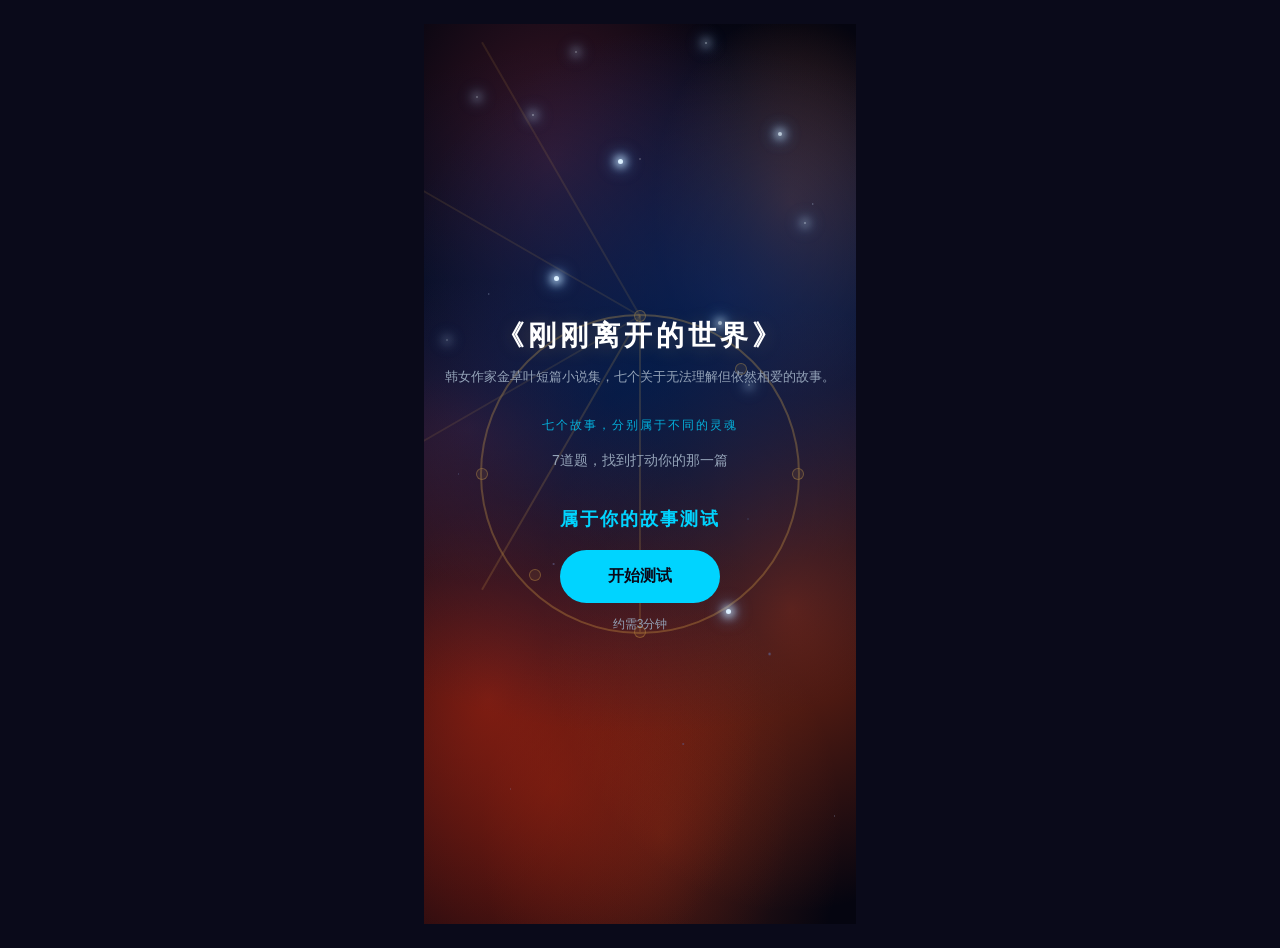
==== index.html @ e06e32e0 "结果页标签文字白色，底部加蓝色话题标签" ====
<!DOCTYPE html>
<html lang="zh-CN">
<head>
  <meta charset="UTF-8">
  <meta name="viewport" content="width=device-width, initial-scale=1.0, maximum-scale=1.0, user-scalable=no">
  <title>《刚刚离开的世界》属于你的故事测试</title>
  <meta name="description" content="6道题，找到打动你的故事">
  <link rel="stylesheet" href="style.css">
</head>
<body>
  <div class="container">
    
    <!-- 封面页 -->
    <section id="cover" class="page active">
      <div class="cover-content">
        <div class="cover-glow"></div>
        <div class="cover-nebula"></div>
        <div class="cover-ferris">
          <div class="ferris-wheel">
            <div class="ferris-spoke" style="transform: translateX(-50%) rotate(60deg);"></div>
            <div class="ferris-spoke" style="transform: translateX(-50%) rotate(120deg);"></div>
            <div class="ferris-spoke" style="transform: translateX(-50%) rotate(150deg);"></div>
            <div class="ferris-cabin" style="top: -6px; left: calc(50% - 6px);"></div>
            <div class="ferris-cabin" style="top: calc(50% - 6px); left: calc(100% - 6px);"></div>
            <div class="ferris-cabin" style="top: calc(100% - 6px); left: calc(50% - 6px);"></div>
            <div class="ferris-cabin" style="top: calc(50% - 6px); left: -6px;"></div>
            <div class="ferris-cabin" style="top: 15%; left: 80%;"></div>
            <div class="ferris-cabin" style="top: 80%; left: 15%;"></div>
          </div>
        </div>
        <div class="cover-stars">
          <div class="star" style="top:8%;left:12%;width:2px;height:2px;opacity:0.4;animation-delay:0s"></div>
          <div class="star" style="top:15%;left:45%;width:5px;height:5px;opacity:1;animation-delay:1.2s"></div>
          <div class="star" style="top:22%;left:88%;width:2px;height:2px;opacity:0.5;animation-delay:2.1s"></div>
          <div class="star" style="top:35%;left:5%;width:2px;height:2px;opacity:0.3;animation-delay:0.8s"></div>
          <div class="star" style="top:28%;left:30%;width:5px;height:5px;opacity:1;animation-delay:1.5s"></div>
          <div class="star" style="top:40%;left:75%;width:2px;height:2px;opacity:0.4;animation-delay:2.5s"></div>
          <div class="star" style="top:10%;left:25%;width:2px;height:2px;opacity:0.5;animation-delay:1.8s"></div>
          <div class="star" style="top:12%;left:82%;width:4px;height:4px;opacity:0.8;animation-delay:0.4s"></div>
          <div class="star" style="top:3%;left:35%;width:2px;height:2px;opacity:0.4;animation-delay:2.3s"></div>
          <div class="star" style="top:65%;left:70%;width:5px;height:5px;opacity:1;animation-delay:1.9s"></div>
          <div class="star" style="top:2%;left:65%;width:2px;height:2px;opacity:0.5;animation-delay:1.7s"></div>
          <div class="star" style="top:33%;left:68%;width:4px;height:4px;opacity:0.7;animation-delay:2.2s"></div>
        </div>
        <h1 class="book-title">《刚刚离开的世界》</h1>
        <p class="cover-note">韩女作家金草叶短篇小说集，七个关于无法理解但依然相爱的故事。</p>
        <p class="cover-divider">七个故事，分别属于不同的灵魂</p>
        <p class="cover-cta">7道题，找到打动你的那一篇</p>
        <h1 class="main-title">属于你的故事测试</h1>
        <button class="btn-start" onclick="startTest()">开始测试</button>
        <p class="time-estimate">约需3分钟</p>
      </div>
    </section>

    <!-- 测试页 -->
    <section id="test" class="page">
      <div class="progress-bar">
        <div class="progress" id="progress"></div>
      </div>
      <div class="question-container">
        <p class="question-number" id="questionNumber">第 1 题</p>
        <h2 class="question-text" id="questionText"></h2>
        <div class="options" id="options"></div>
      </div>
    </section>

    <!-- 加载页 -->
    <section id="loading" class="page">
      <div class="loading-content">
        <div class="loading-spinner"></div>
        <p>正在分析你的答案...</p>
      </div>
    </section>

    <!-- 结果页 -->
    <section id="result" class="page">
      <div class="result-content">
        <div class="result-type" id="resultType"></div>
        
        <p class="result-slogan" id="resultSlogan"></p>
        
        <div class="keywords" id="keywords"></div>
        
        <div class="result-section">
          <p class="result-description" id="resultDescription"></p>
        </div>

        <div class="result-story" id="resultStory"></div>

        <div class="result-story-intro" id="resultStoryIntro"></div>
        
        <div class="result-story-intro" id="resultStoryIntroQuote">
          <p class="result-intro-label">故事中的一句话</p>
          <p class="result-story-intro-text" id="resultQuote"></p>
        </div>
        
        <div class="result-tags" id="resultTags">
          <span>#韩女文学</span>
          <span>#金草叶</span>
          <span>#科幻小说</span>
        </div>
        
        <div class="action-buttons">
          <a class="btn-buy" id="buyLink" href="#" target="_blank">立即购买</a>
          <button class="btn-share" onclick="generateShareImage()">生成分享图</button>
        </div>
      </div>
    </section>

    <!-- 分享图片预览 -->
    <section id="sharePreview" class="page">
      <div class="share-preview-content">
        <h2>分享图已生成</h2>
        <div class="share-image-container">
          <img id="shareImagePreview" alt="分享图预览">
        </div>
        <div class="share-actions">
          <button class="btn-secondary" onclick="downloadShareImage()">下载图片</button>
          <button class="btn-secondary" onclick="goToResult()">返回结果</button>
        </div>
      </div>
    </section>

  </div>

  <script src="data.js"></script>
  <script src="app.js"></script>
  <script>
    // 粒子效果
    function addParticle(x, y) {
      const particle = document.createElement('div');
      particle.className = 'mouse-particle';
      particle.style.left = x + 'px';
      particle.style.top = y + 'px';
      document.body.appendChild(particle);
      
      const angle = Math.random() * Math.PI * 2;
      const speed = Math.random() * 2 + 1;
      const vx = Math.cos(angle) * speed;
      const vy = Math.sin(angle) * speed;
      const size = Math.random() * 4 + 2;
      
      particle.style.width = size + 'px';
      particle.style.height = size + 'px';
      particle.style.opacity = '1';
      
      let life = 0;
      const maxLife = 25;
      
      function animate() {
        life++;
        const currentOpacity = 1 - (life / maxLife);
        particle.style.opacity = currentOpacity;
        particle.style.transform = `translate(${vx * life}px, ${vy * life}px)`;
        
        if (life < maxLife) {
          requestAnimationFrame(animate);
        } else {
          particle.remove();
        }
      }
      
      requestAnimationFrame(animate);
    }
    
    // 鼠标事件
    document.addEventListener('mousemove', (e) => {
      for (let i = 0; i < 2; i++) {
        addParticle(e.clientX, e.clientY);
      }
    });
    
    // 手机触摸事件
    let touchX = 0, touchY = 0, touchInterval = null;
    document.addEventListener('touchstart', (e) => {
      touchX = e.touches[0].clientX;
      touchY = e.touches[0].clientY;
      for (let i = 0; i < 3; i++) {
        addTouchParticle(touchX, touchY);
      }
      touchInterval = setInterval(() => {
        for (let i = 0; i < 2; i++) {
          addTouchParticle(touchX, touchY);
        }
      }, 80);
    });

    document.addEventListener('touchmove', (e) => {
      touchX = e.touches[0].clientX;
      touchY = e.touches[0].clientY;
      for (let i = 0; i < 2; i++) {
        addTouchParticle(touchX, touchY);
      }
    }, { passive: false });

    document.addEventListener('touchend', () => {
      clearInterval(touchInterval);
    });

    // 书名点击特效
    document.querySelector('.book-title').addEventListener('click', function(e) {
      const rect = this.getBoundingClientRect();
      const cx = rect.left + rect.width / 2;
      const cy = rect.top + rect.height / 2;
      const colors = ['#00d4ff', '#6b8cff', '#9b6bff', '#ffffff', '#c8d8ff'];
      for (let i = 0; i < 25; i++) {
        createSpecialParticle(cx, cy, colors[Math.floor(Math.random() * colors.length)]);
      }
    });

    function createSpecialParticle(x, y, color) {
      const particle = document.createElement('div');
      particle.className = 'touch-particle';
      particle.style.left = x + 'px';
      particle.style.top = y + 'px';
      particle.style.width = (Math.random() * 5 + 3) + 'px';
      particle.style.height = particle.style.width;
      particle.style.background = color;
      particle.style.boxShadow = `0 0 6px ${color}, 0 0 12px ${color}`;
      document.body.appendChild(particle);

      const angle = Math.random() * Math.PI * 2;
      const speed = Math.random() * 4 + 2;
      const vx = Math.cos(angle) * speed;
      const vy = Math.sin(angle) * speed;

      let life = 0;
      const maxLife = 35;

      function animate() {
        life++;
        const progress = life / maxLife;
        particle.style.opacity = 1 - progress;
        particle.style.transform = `translate(${vx * life * 1.5}px, ${vy * life * 1.5}px)`;

        if (life < maxLife) {
          requestAnimationFrame(animate);
        } else {
          particle.remove();
        }
      }

      requestAnimationFrame(animate);
    }

    // 触摸粒子函数
    function addTouchParticle(x, y) {
      const particle = document.createElement('div');
      particle.className = 'touch-particle';
      particle.style.left = x + 'px';
      particle.style.top = y + 'px';
      document.body.appendChild(particle);

      const angle = Math.random() * Math.PI * 2;
      const speed = Math.random() * 2 + 1;
      const vx = Math.cos(angle) * speed;
      const vy = Math.sin(angle) * speed;
      const size = Math.random() * 4 + 2;

      particle.style.width = size + 'px';
      particle.style.height = size + 'px';
      particle.style.opacity = '1';

      let life = 0;
      const maxLife = 25;

      function animate() {
        life++;
        const currentOpacity = 1 - (life / maxLife);
        particle.style.opacity = currentOpacity;
        particle.style.transform = `translate(${vx * life}px, ${vy * life}px)`;

        if (life < maxLife) {
          requestAnimationFrame(animate);
        } else {
          particle.remove();
        }
      }

      requestAnimationFrame(animate);
    }
  </script>
</body>
</html>
---- style.css ----
/* 全局样式 - 简洁科幻感 */
* {
  margin: 0;
  padding: 0;
  box-sizing: border-box;
}

:root {
  --primary-color: #00d4ff;
  --bg-dark: #0a0a1a;
  --bg-card: #12122a;
  --text-color: #ffffff;
  --text-light: #94a3b8;
  --text-secondary: #c8d8e8;
}

body {
  font-family: -apple-system, BlinkMacSystemFont, "PingFang SC", "Microsoft YaHei", sans-serif;
  background: var(--bg-dark);
  color: var(--text-color);
  min-height: 100vh;
  line-height: 1.6;
}

.container {
  max-width: 480px;
  margin: 0 auto;
  min-height: 100vh;
  background: var(--bg-dark);
}

.page {
  display: none;
  min-height: 100vh;
  padding: 24px;
  animation: fadeIn 0.3s ease;
}

.page.active {
  display: flex;
  flex-direction: column;
}

@keyframes fadeIn {
  from { opacity: 0; transform: translateY(10px); }
  to { opacity: 1; transform: translateY(0); }
}

/* 封面页 */
.cover-content {
  display: flex;
  flex-direction: column;
  align-items: center;
  justify-content: center;
  min-height: 100vh;
  text-align: center;
  padding: 40px 20px;
  position: relative;
  overflow: hidden;
  z-index: 1;
}

/* 简洁光效背景 - 深空宇宙 */
.cover-glow {
  position: absolute;
  top: 0;
  left: 0;
  right: 0;
  bottom: 0;
  background: 
    radial-gradient(ellipse 900px 700px at 50% 40%, rgba(0, 30, 80, 0.7) 0%, transparent 50%),
    radial-gradient(ellipse 500px 600px at 15% 75%, rgba(180, 40, 20, 0.6) 0%, transparent 55%),
    radial-gradient(ellipse 450px 550px at 85% 65%, rgba(200, 60, 20, 0.55) 0%, transparent 55%),
    radial-gradient(ellipse 400px 500px at 30% 85%, rgba(150, 30, 10, 0.45) 0%, transparent 60%),
    radial-gradient(ellipse 600px 500px at 70% 30%, rgba(30, 50, 120, 0.6) 0%, transparent 55%),
    radial-gradient(ellipse 350px 450px at 30% 15%, rgba(120, 40, 60, 0.5) 0%, transparent 55%),
    radial-gradient(ellipse 300px 400px at 55% 90%, rgba(160, 60, 30, 0.4) 0%, transparent 60%),
    radial-gradient(ellipse 250px 350px at 85% 20%, rgba(200, 100, 40, 0.45) 0%, transparent 55%),
    radial-gradient(ellipse 350px 250px at 10% 45%, rgba(140, 50, 80, 0.4) 0%, transparent 60%),
    #050510;
  animation: cosmosShift 25s ease-in-out infinite;
  pointer-events: none;
}

@keyframes cosmosShift {
  0%, 100% { filter: brightness(1); }
  50% { filter: brightness(1.1); }
}

.cover-nebula {
  position: absolute;
  top: 0;
  left: 0;
  right: 0;
  bottom: 0;
  background: 
    radial-gradient(circle 1px at 15% 30%, rgba(200, 220, 255, 0.5) 0%, transparent 100%),
    radial-gradient(circle 1.5px at 30% 60%, rgba(150, 180, 255, 0.4) 0%, transparent 100%),
    radial-gradient(circle 1px at 50% 15%, rgba(255, 255, 255, 0.6) 0%, transparent 100%),
    radial-gradient(circle 1px at 65% 45%, rgba(180, 210, 255, 0.4) 0%, transparent 100%),
    radial-gradient(circle 2px at 80% 70%, rgba(100, 160, 255, 0.45) 0%, transparent 100%),
    radial-gradient(circle 1px at 90% 20%, rgba(200, 230, 255, 0.55) 0%, transparent 100%),
    radial-gradient(circle 1px at 20% 85%, rgba(150, 180, 240, 0.35) 0%, transparent 100%),
    radial-gradient(circle 1.5px at 60% 80%, rgba(80, 150, 255, 0.4) 0%, transparent 100%),
    radial-gradient(circle 1px at 40% 40%, rgba(255, 255, 255, 0.5) 0%, transparent 100%),
    radial-gradient(circle 1px at 75% 55%, rgba(120, 180, 255, 0.35) 0%, transparent 100%),
    radial-gradient(circle 1px at 95% 88%, rgba(180, 210, 255, 0.4) 0%, transparent 100%),
    radial-gradient(circle 1px at 8% 50%, rgba(150, 200, 255, 0.3) 0%, transparent 100%);
  animation: nebulaDrift 30s ease-in-out infinite;
  pointer-events: none;
}

@keyframes nebulaDrift {
  0%, 100% { opacity: 0.7; transform: scale(1) translateY(0); }
  50% { opacity: 1; transform: scale(1.05) translateY(-5px); }
}

/* 摩天轮装饰 */
.cover-ferris {
  position: absolute;
  top: 50%;
  left: 50%;
  transform: translate(-50%, -50%);
  width: 320px;
  height: 320px;
  pointer-events: none;
  z-index: 0;
  opacity: 0.5;
}

.ferris-wheel {
  position: absolute;
  top: 0;
  left: 0;
  width: 100%;
  height: 100%;
  border: 2px solid rgba(255, 200, 80, 0.5);
  border-radius: 50%;
  animation: ferrisRotate 30s linear infinite;
}

.ferris-wheel::before {
  content: '';
  position: absolute;
  top: 0;
  left: 50%;
  width: 2px;
  height: 100%;
  background: rgba(255, 200, 80, 0.3);
  transform-origin: top center;
  transform: translateX(-50%);
}

.ferris-wheel::after {
  content: '';
  position: absolute;
  top: 0;
  left: 50%;
  width: 2px;
  height: 100%;
  background: rgba(255, 200, 80, 0.3);
  transform: translateX(-50%) rotate(30deg);
  transform-origin: top center;
}

.ferris-spoke {
  position: absolute;
  top: 0;
  left: 50%;
  width: 2px;
  height: 100%;
  background: rgba(255, 200, 80, 0.2);
  transform-origin: top center;
}

.ferris-cabin {
  position: absolute;
  width: 12px;
  height: 12px;
  border: 1px solid rgba(255, 200, 80, 0.6);
  border-radius: 50%;
  background: rgba(255, 200, 80, 0.15);
}

@keyframes ferrisRotate {
  from { transform: rotate(0deg); }
  to { transform: rotate(360deg); }
}

/* 闪烁小星星 */
.cover-stars {
  position: absolute;
  top: 0;
  left: 0;
  right: 0;
  bottom: 0;
  pointer-events: none;
  z-index: 0;
}

.star {
  position: absolute;
  width: 3px;
  height: 3px;
  border-radius: 50%;
  background: rgba(220, 240, 255, 1);
  box-shadow: 0 0 8px 3px rgba(200, 230, 255, 0.9), 0 0 16px 6px rgba(100, 180, 255, 0.4);
  animation: starTwinkle 3s ease-in-out infinite;
}

@keyframes starTwinkle {
  0%, 100% { opacity: 0.15; transform: scale(0.6); }
  50% { opacity: 1; transform: scale(1.5); }
}

.cover-book-bg {
  position: absolute;
  top: 0;
  left: 0;
  right: 0;
  bottom: 0;
  background-image: url('cover_crop.png');
  background-size: cover;
  background-position: center top;
  opacity: 0.25;
  pointer-events: none;
  z-index: 0;
  mix-blend-mode: screen;
}

.book-title {
  font-size: 28px;
  font-weight: 700;
  color: var(--text-color);
  margin-bottom: 6px;
  letter-spacing: 4px;
  position: relative;
  z-index: 1;
  text-shadow: 0 2px 20px rgba(255, 200, 80, 0.2);
  cursor: pointer;
  transition: text-shadow 0.3s ease;
}

.book-title:hover {
  text-shadow: 0 2px 30px rgba(255, 200, 80, 0.5);
}

.cover-note {
  font-size: 14px;
  color: var(--text-secondary);
  line-height: 1.8;
  margin-bottom: 12px;
  position: relative;
  z-index: 1;
}

.cover-divider {
  font-size: 12px;
  color: var(--primary-color);
  letter-spacing: 2px;
  margin-bottom: 12px;
  position: relative;
  z-index: 1;
  opacity: 0.8;
}

.cover-cta {
  font-size: 14px;
  color: var(--text-light);
  line-height: 1.8;
  margin-bottom: 32px;
  position: relative;
  z-index: 1;
}


.cover-note {
  font-size: 13px;
  color: var(--text-light);
  line-height: 1.8;
  margin-bottom: 28px;
  position: relative;
  z-index: 1;
}

.main-title {
  font-size: 18px;
  font-weight: 600;
  color: var(--primary-color);
  margin-bottom: 16px;
  letter-spacing: 2px;
  position: relative;
  z-index: 1;
}

.description {
  font-size: 14px;
  color: var(--text-light);
  line-height: 2;
  margin-bottom: 24px;
  position: relative;
  z-index: 1;
}

.btn-start {
  background: var(--primary-color);
  color: #0a0a1a;
  border: none;
  padding: 16px 48px;
  font-size: 16px;
  font-weight: 600;
  border-radius: 100px;
  cursor: pointer;
  transition: all 0.3s ease;
  margin-bottom: 12px;
  position: relative;
  z-index: 1;
}

.btn-start:hover {
  transform: translateY(-2px);
  box-shadow: 0 0 50px rgba(255, 200, 80, 0.6);
}

.time-estimate {
  font-size: 12px;
  color: var(--text-light);
  position: relative;
  z-index: 1;
}

/* 测试页 */
.progress-bar {
  height: 3px;
  background: rgba(255, 255, 255, 0.1);
  border-radius: 2px;
  margin-bottom: 40px;
}

.progress {
  height: 100%;
  background: var(--primary-color);
  border-radius: 2px;
  transition: width 0.3s ease;
  width: 0%;
}

.question-container {
  flex: 1;
  display: flex;
  flex-direction: column;
}

.question-number {
  font-size: 12px;
  color: var(--primary-color);
  margin-bottom: 8px;
  text-transform: uppercase;
  letter-spacing: 2px;
}

.question-text {
  font-size: 20px;
  font-weight: 500;
  color: var(--text-secondary);
  margin-bottom: 32px;
  line-height: 1.6;
}

.options {
  display: flex;
  flex-direction: column;
  gap: 12px;
}

.option {
  background: rgba(255, 255, 255, 0.03);
  border: 1px solid rgba(255,255,255,0.1);
  padding: 16px 20px;
  border-radius: 12px;
  cursor: pointer;
  transition: all 0.2s ease;
  font-size: 15px;
  color: var(--text-color);
  line-height: 1.5;
}

.option:hover {
  border-color: var(--primary-color);
  background: rgba(255, 200, 80, 0.1);
}

.option.selected {
  background: rgba(255, 200, 80, 0.15);
  border-color: var(--primary-color);
  color: var(--primary-color);
}

/* 加载页 */
#loading {
  justify-content: center;
  align-items: center;
}

.loading-content {
  text-align: center;
}

.loading-spinner {
  width: 50px;
  height: 50px;
  border: 3px solid rgba(255,255,255,0.1);
  border-top-color: var(--primary-color);
  border-radius: 50%;
  animation: spin 1s linear infinite;
  margin: 0 auto 24px;
}

@keyframes spin {
  to { transform: rotate(360deg); }
}

.loading-content p {
  color: var(--text-light);
  font-size: 14px;
  letter-spacing: 1px;
}

/* 结果页 */
.result-content {
  padding-top: 20px;
  padding-bottom: 220px;
}

.result-content .result-type,
.result-content .result-description,
.result-content .result-quote,
.result-content .result-section h3,
.result-content .result-story-label,
.result-content .result-story-intro-text {
  color: #ffffff;
}

.result-type {
  font-size: 14px;
  color: var(--text-light);
  text-transform: uppercase;
  letter-spacing: 3px;
  margin-bottom: 16px;
}

.result-slogan {
  font-size: 18px;
  color: var(--text-secondary);
  line-height: 1.8;
  margin-bottom: 32px;
}

.keywords {
  display: flex;
  flex-wrap: wrap;
  gap: 8px;
  margin-bottom: 40px;
}

.keyword {
  background: rgba(255, 200, 80, 0.1);
  padding: 6px 14px;
  border-radius: 100px;
  font-size: 13px;
  color: var(--primary-color);
}

.result-section {
  margin-bottom: 16px;
}

.result-section h3 {
  font-size: 12px;
  color: var(--text-light);
  text-transform: uppercase;
  letter-spacing: 1px;
  margin-bottom: 12px;
}

.result-description {
  font-size: 15px;
  color: var(--text-light);
  line-height: 1.8;
  margin-top: 8px;
}

.result-quote {
  font-size: 16px;
  color: var(--text-color);
  line-height: 1.8;
  padding: 16px 20px;
  background: rgba(255,255,255,0.03);
  border-radius: 8px;
  border-left: 3px solid var(--primary-color);
  font-style: italic;
}

.result-story {
  background: rgba(255, 200, 80, 0.05);
  border: 1px solid rgba(255,255,255,0.1);
  padding: 24px 20px;
  border-radius: 16px;
  margin-bottom: 32px;
  text-align: center;
}

.result-story-intro-text {
  font-size: 14px;
  color: #ffffff;
  line-height: 1.9;
  font-style: italic;
}

.result-intro-label {
  font-size: 11px;
  color: var(--primary-color);
  text-transform: uppercase;
  letter-spacing: 2px;
  margin-bottom: 8px;
}

.result-story-label {
  font-size: 12px;
  color: #ffffff;
  margin-bottom: 8px;
}

.result-tags {
  display: flex;
  justify-content: center;
  gap: 12px;
  margin: 20px 0;
  font-size: 12px;
  color: var(--primary-color);
}

.result-story-name {
  font-size: 20px;
  font-weight: 700;
  color: var(--primary-color);
}

.action-buttons {
  display: flex;
  flex-direction: column;
  gap: 12px;
  margin-top: auto;
}

.btn-buy {
  display: block;
  background: var(--primary-color);
  color: #0a0a1a;
  text-align: center;
  padding: 16px;
  border-radius: 100px;
  font-size: 16px;
  font-weight: 600;
  text-decoration: none;
  box-shadow: 0 0 30px rgba(255, 200, 80, 0.4);
  transition: all 0.3s ease;
}

.btn-buy:hover {
  transform: translateY(-2px);
  box-shadow: 0 0 50px rgba(255, 200, 80, 0.6);
}

.btn-share {
  background: transparent;
  color: var(--primary-color);
  border: 1px solid var(--primary-color);
  padding: 14px;
  border-radius: 100px;
  font-size: 15px;
  cursor: pointer;
  transition: all 0.2s ease;
}

.btn-share:hover {
  background: rgba(255, 200, 80, 0.1);
  box-shadow: 0 0 20px rgba(255, 200, 80, 0.3);
}

.btn-secondary {
  background: transparent;
  color: var(--primary-color);
  border: 1px solid rgba(255, 255, 255, 0.1);
  padding: 12px 24px;
  border-radius: 8px;
  font-size: 14px;
  cursor: pointer;
  transition: all 0.2s ease;
}

.btn-secondary:hover {
  border-color: var(--primary-color);
  background: rgba(255, 200, 80, 0.1);
}

/* 分享预览页 */
.share-preview-content {
  padding-top: 20px;
  text-align: center;
}

.share-preview-content h2 {
  font-size: 18px;
  color: var(--text-color);
  margin-bottom: 24px;
}

.share-image-container {
  background: var(--bg-card);
  border-radius: 12px;
  padding: 16px;
  margin-bottom: 16px;
  border: 1px solid rgba(255, 255, 255, 0.1);
}

.share-image-container img {
  width: 100%;
  border-radius: 8px;
}

.share-tip {
  font-size: 12px;
  color: var(--text-light);
  margin-bottom: 24px;
}

.share-actions {
  display: flex;
  flex-direction: column;
  gap: 12px;
}

/* 响应式 */
@media (max-width: 480px) {
  .page {
    padding: 20px;
  }
  
  .main-title {
    font-size: 26px;
  }
  
  .question-text {
    font-size: 18px;
  }
  
  .option {
    padding: 14px 16px;
    font-size: 14px;
  }
}

/* 隐藏滚动条但保持滚动功能 */
body {
  overflow-x: hidden;
  -webkit-overflow-scrolling: touch;
}

/* 鼠标粒子效果 */
.mouse-particle {
  position: fixed;
  background: #00d4ff;
  border-radius: 50%;
  pointer-events: none;
  z-index: 9999;
  box-shadow: 
    0 0 6px #00d4ff,
    0 0 12px #00d4ff,
    0 0 20px rgba(255, 200, 80, 0.5);
}

/* 手机端隐藏鼠标粒子效果，但保留触摸粒子 */
@media (hover: none) and (pointer: coarse) {
  .mouse-particle {
    display: none;
  }
}

/* 触摸粒子效果 */
.touch-particle {
  position: fixed;
  background: #00d4ff;
  border-radius: 50%;
  pointer-events: none;
  z-index: 9999;
  box-shadow: 
    0 0 6px #00d4ff,
    0 0 12px #00d4ff,
    0 0 20px rgba(255, 200, 80, 0.5);
}
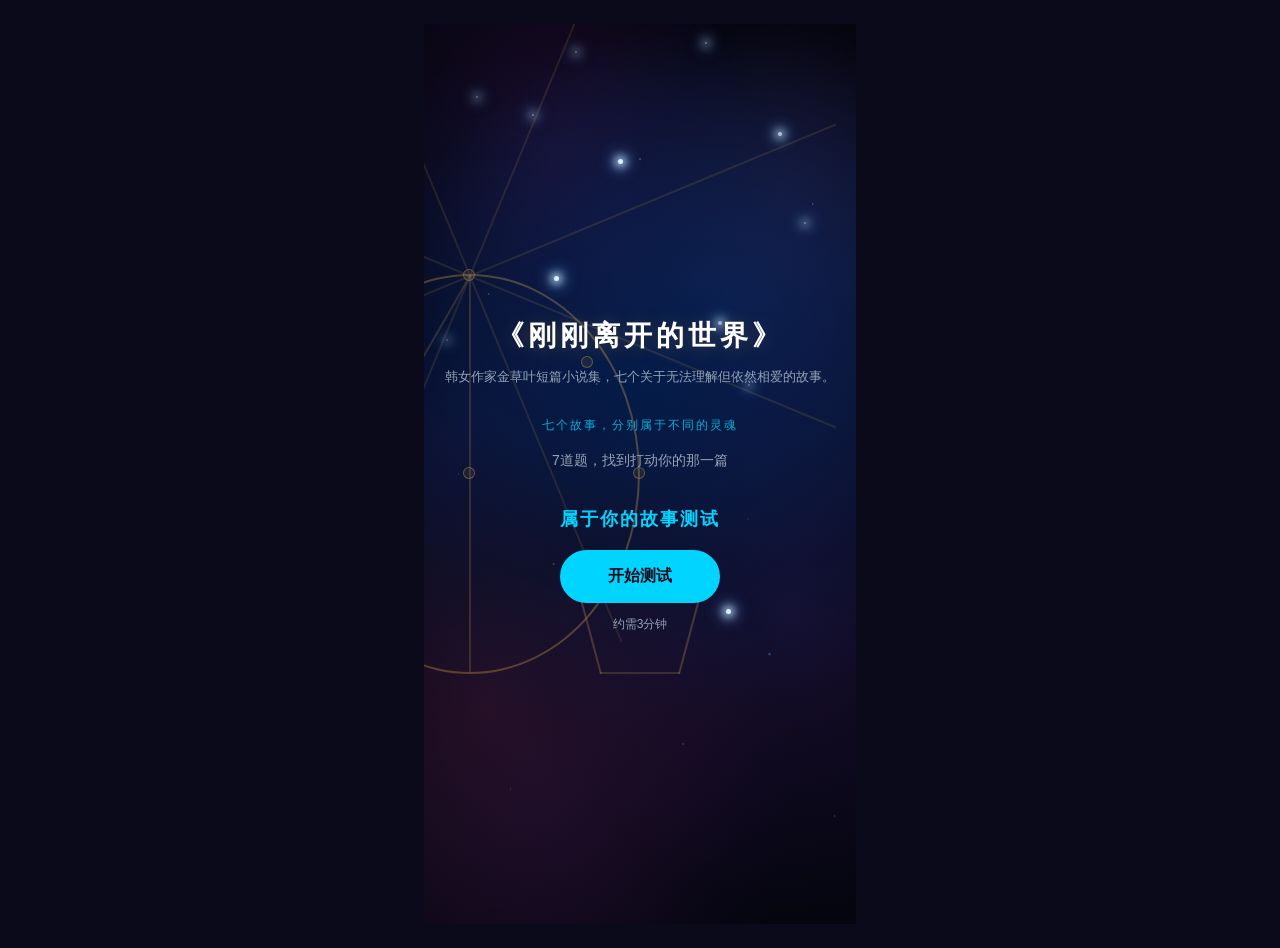
==== commit 80e478f7: "摩天轮改为8辐条带吊舱和底座，减弱背景暖色" ====
--- a/index.html
+++ b/index.html
@@ -17,15 +17,27 @@
         <div class="cover-nebula"></div>
         <div class="cover-ferris">
           <div class="ferris-wheel">
-            <div class="ferris-spoke" style="transform: translateX(-50%) rotate(60deg);"></div>
-            <div class="ferris-spoke" style="transform: translateX(-50%) rotate(120deg);"></div>
-            <div class="ferris-spoke" style="transform: translateX(-50%) rotate(150deg);"></div>
-            <div class="ferris-cabin" style="top: -6px; left: calc(50% - 6px);"></div>
-            <div class="ferris-cabin" style="top: calc(50% - 6px); left: calc(100% - 6px);"></div>
-            <div class="ferris-cabin" style="top: calc(100% - 6px); left: calc(50% - 6px);"></div>
-            <div class="ferris-cabin" style="top: calc(50% - 6px); left: -6px;"></div>
-            <div class="ferris-cabin" style="top: 15%; left: 80%;"></div>
-            <div class="ferris-cabin" style="top: 80%; left: 15%;"></div>
+            <div class="ferris-spoke"></div>
+            <div class="ferris-spoke"></div>
+            <div class="ferris-spoke"></div>
+            <div class="ferris-spoke"></div>
+            <div class="ferris-spoke"></div>
+            <div class="ferris-spoke"></div>
+            <div class="ferris-spoke"></div>
+            <div class="ferris-spoke"></div>
+            <div class="ferris-cabin"></div>
+            <div class="ferris-cabin"></div>
+            <div class="ferris-cabin"></div>
+            <div class="ferris-cabin"></div>
+            <div class="ferris-cabin"></div>
+            <div class="ferris-cabin"></div>
+            <div class="ferris-cabin"></div>
+            <div class="ferris-cabin"></div>
+          </div>
+          <div class="ferris-base">
+            <div class="ferris-base-left"></div>
+            <div class="ferris-base-right"></div>
+            <div class="ferris-base-cross"></div>
           </div>
         </div>
         <div class="cover-stars">
--- a/style.css
+++ b/style.css
@@ -69,14 +69,13 @@
   bottom: 0;
   background: 
     radial-gradient(ellipse 900px 700px at 50% 40%, rgba(0, 30, 80, 0.7) 0%, transparent 50%),
-    radial-gradient(ellipse 500px 600px at 15% 75%, rgba(180, 40, 20, 0.6) 0%, transparent 55%),
-    radial-gradient(ellipse 450px 550px at 85% 65%, rgba(200, 60, 20, 0.55) 0%, transparent 55%),
-    radial-gradient(ellipse 400px 500px at 30% 85%, rgba(150, 30, 10, 0.45) 0%, transparent 60%),
+    radial-gradient(ellipse 500px 600px at 15% 75%, rgba(80, 30, 60, 0.35) 0%, transparent 55%),
+    radial-gradient(ellipse 450px 550px at 85% 65%, rgba(60, 30, 100, 0.35) 0%, transparent 55%),
+    radial-gradient(ellipse 400px 500px at 30% 85%, rgba(50, 20, 80, 0.3) 0%, transparent 60%),
     radial-gradient(ellipse 600px 500px at 70% 30%, rgba(30, 50, 120, 0.6) 0%, transparent 55%),
-    radial-gradient(ellipse 350px 450px at 30% 15%, rgba(120, 40, 60, 0.5) 0%, transparent 55%),
-    radial-gradient(ellipse 300px 400px at 55% 90%, rgba(160, 60, 30, 0.4) 0%, transparent 60%),
-    radial-gradient(ellipse 250px 350px at 85% 20%, rgba(200, 100, 40, 0.45) 0%, transparent 55%),
-    radial-gradient(ellipse 350px 250px at 10% 45%, rgba(140, 50, 80, 0.4) 0%, transparent 60%),
+    radial-gradient(ellipse 350px 450px at 30% 15%, rgba(60, 20, 80, 0.4) 0%, transparent 55%),
+    radial-gradient(ellipse 250px 350px at 85% 20%, rgba(80, 40, 80, 0.25) 0%, transparent 55%),
+    radial-gradient(ellipse 350px 250px at 10% 45%, rgba(40, 30, 100, 0.3) 0%, transparent 60%),
     #050510;
   animation: cosmosShift 25s ease-in-out infinite;
   pointer-events: none;
@@ -121,11 +120,117 @@
   top: 50%;
   left: 50%;
   transform: translate(-50%, -50%);
-  width: 320px;
-  height: 320px;
+  width: 340px;
+  height: 400px;
   pointer-events: none;
   z-index: 0;
-  opacity: 0.5;
+  opacity: 0.55;
+}
+
+.ferris-wheel {
+  position: absolute;
+  top: 0;
+  left: 50%;
+  transform: translateX(-50%);
+  width: 300px;
+  height: 300px;
+  border: 2px solid rgba(255, 200, 80, 0.7);
+  border-radius: 50%;
+  animation: ferrisRotate 30s linear infinite;
+}
+
+.ferris-wheel::before,
+.ferris-wheel::after {
+  content: '';
+  position: absolute;
+  top: 0;
+  left: 50%;
+  width: 1.5px;
+  height: 100%;
+  background: rgba(255, 200, 80, 0.4);
+  transform-origin: top center;
+  transform: translateX(-50%);
+}
+.ferris-wheel::after {
+  transform: translateX(-50%) rotate(45deg);
+}
+
+.ferris-spoke {
+  position: absolute;
+  top: 0;
+  left: 50%;
+  width: 1.5px;
+  height: 100%;
+  background: rgba(255, 200, 80, 0.25);
+  transform-origin: top center;
+}
+.ferris-spoke:nth-child(1) { transform: translateX(-50%) rotate(22.5deg); }
+.ferris-spoke:nth-child(2) { transform: translateX(-50%) rotate(67.5deg); }
+.ferris-spoke:nth-child(3) { transform: translateX(-50%) rotate(112.5deg); }
+.ferris-spoke:nth-child(4) { transform: translateX(-50%) rotate(157.5deg); }
+.ferris-spoke:nth-child(5) { transform: translateX(-50%) rotate(202.5deg); }
+.ferris-spoke:nth-child(6) { transform: translateX(-50%) rotate(247.5deg); }
+.ferris-spoke:nth-child(7) { transform: translateX(-50%) rotate(292.5deg); }
+.ferris-spoke:nth-child(8) { transform: translateX(-50%) rotate(337.5deg); }
+
+.ferris-cabin {
+  position: absolute;
+  width: 14px;
+  height: 14px;
+  border: 1.5px solid rgba(255, 200, 80, 0.8);
+  border-radius: 50%;
+  background: rgba(255, 200, 80, 0.2);
+}
+.ferris-cabin:nth-child(9)  { top: -7px;   left: calc(50% - 7px); }
+.ferris-cabin:nth-child(10) { top: calc(50% - 7px); right: -7px;   transform: rotate(0deg); }
+.ferris-cabin:nth-child(11) { top: calc(50% - 7px); left: calc(50% - 7px); transform: rotate(0deg); }
+.ferris-cabin:nth-child(12) { top: calc(50% - 7px); left: -7px;   transform: rotate(0deg); }
+.ferris-cabin:nth-child(13) { top: calc(22% - 7px); left: calc(85% - 7px); }
+.ferris-cabin:nth-child(14) { top: calc(78% - 7px); left: calc(85% - 7px); }
+.ferris-cabin:nth-child(15) { top: calc(78% - 7px); left: calc(15% - 7px); }
+.ferris-cabin:nth-child(16) { top: calc(22% - 7px); left: calc(15% - 7px); }
+
+.ferris-base {
+  position: absolute;
+  bottom: 0;
+  left: 50%;
+  transform: translateX(-50%);
+  width: 120px;
+  height: 90px;
+}
+
+.ferris-base-left,
+.ferris-base-right {
+  position: absolute;
+  bottom: 0;
+  width: 2px;
+  height: 80px;
+  background: rgba(255, 200, 80, 0.4);
+}
+.ferris-base-left {
+  left: 20px;
+  transform: rotate(-15deg);
+  transform-origin: bottom center;
+}
+.ferris-base-right {
+  right: 20px;
+  transform: rotate(15deg);
+  transform-origin: bottom center;
+}
+
+.ferris-base-cross {
+  position: absolute;
+  bottom: 0;
+  left: 50%;
+  transform: translateX(-50%);
+  width: 80px;
+  height: 2px;
+  background: rgba(255, 200, 80, 0.3);
+}
+
+@keyframes ferrisRotate {
+  from { transform: translateX(-50%) rotate(0deg); }
+  to { transform: translateX(-50%) rotate(360deg); }
 }
 
 .ferris-wheel {
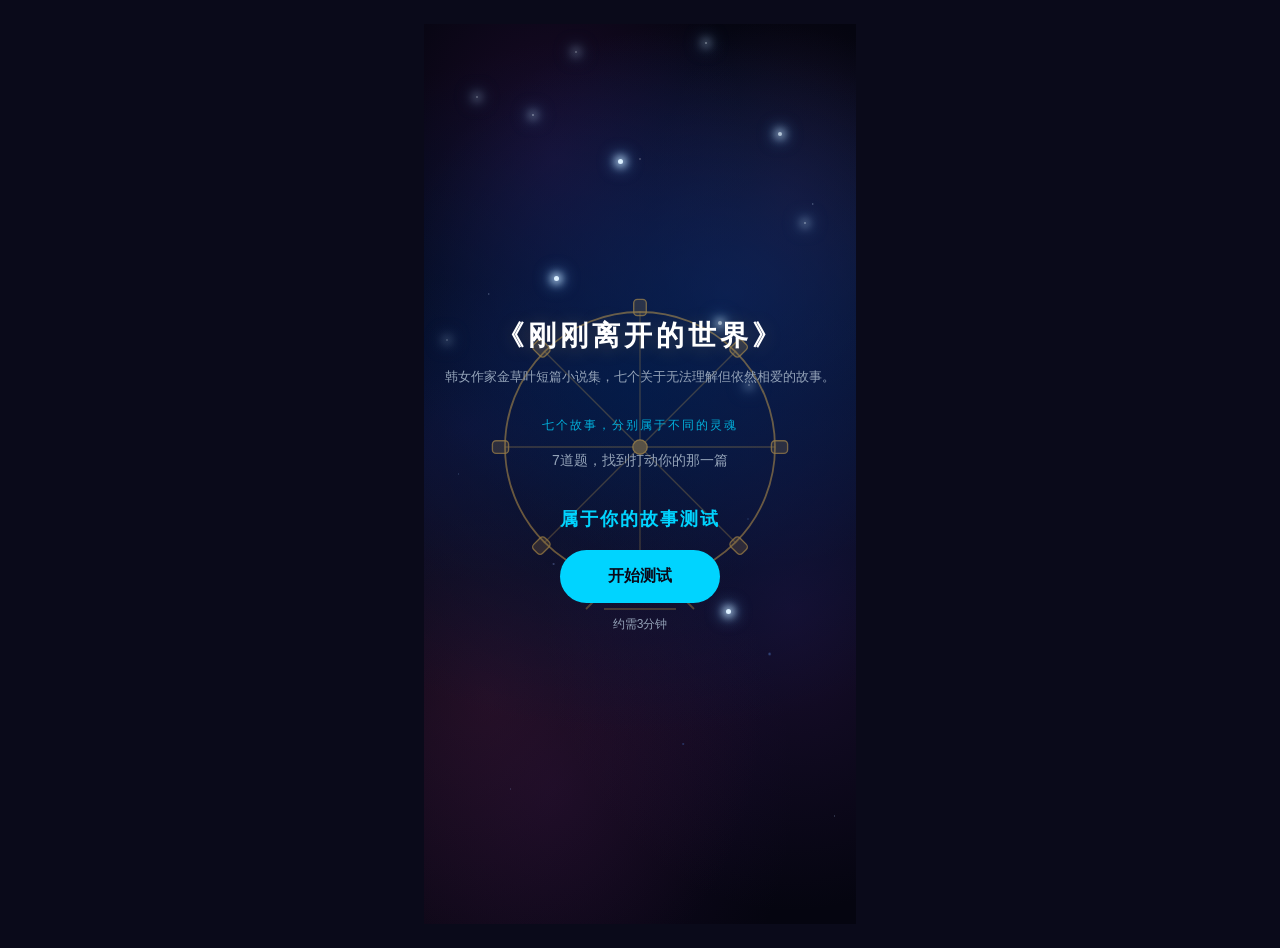
==== commit 4ca05a0d: "摩天轮改用SVG绘制，8辐条8吊舱带底座" ====
--- a/index.html
+++ b/index.html
@@ -15,31 +15,43 @@
       <div class="cover-content">
         <div class="cover-glow"></div>
         <div class="cover-nebula"></div>
-        <div class="cover-ferris">
-          <div class="ferris-wheel">
-            <div class="ferris-spoke"></div>
-            <div class="ferris-spoke"></div>
-            <div class="ferris-spoke"></div>
-            <div class="ferris-spoke"></div>
-            <div class="ferris-spoke"></div>
-            <div class="ferris-spoke"></div>
-            <div class="ferris-spoke"></div>
-            <div class="ferris-spoke"></div>
-            <div class="ferris-cabin"></div>
-            <div class="ferris-cabin"></div>
-            <div class="ferris-cabin"></div>
-            <div class="ferris-cabin"></div>
-            <div class="ferris-cabin"></div>
-            <div class="ferris-cabin"></div>
-            <div class="ferris-cabin"></div>
-            <div class="ferris-cabin"></div>
-          </div>
-          <div class="ferris-base">
-            <div class="ferris-base-left"></div>
-            <div class="ferris-base-right"></div>
-            <div class="ferris-base-cross"></div>
-          </div>
-        </div>
+        <svg class="cover-ferris" viewBox="-170 -170 340 400" xmlns="http://www.w3.org/2000/svg">
+          <defs>
+            <style>
+              .fw-a { animation: fwSpin 30s linear infinite; transform-origin: 0 0; }
+              @keyframes fwSpin { from { transform: rotate(0deg); } to { transform: rotate(360deg); } }
+            </style>
+          </defs>
+          <!-- 底座 -->
+          <line x1="-60" y1="180" x2="0" y2="120" stroke="rgba(255,200,80,0.5)" stroke-width="2"/>
+          <line x1="60" y1="180" x2="0" y2="120" stroke="rgba(255,200,80,0.5)" stroke-width="2"/>
+          <line x1="-40" y1="180" x2="40" y2="180" stroke="rgba(255,200,80,0.4)" stroke-width="2"/>
+          <!-- 旋转轮 -->
+          <g class="fw-a">
+            <!-- 外圈 -->
+            <circle cx="0" cy="0" r="150" fill="none" stroke="rgba(255,200,80,0.7)" stroke-width="2"/>
+            <!-- 中心轴 -->
+            <circle cx="0" cy="0" r="8" fill="rgba(255,200,80,0.6)" stroke="rgba(255,200,80,0.9)" stroke-width="1.5"/>
+            <!-- 8根辐条 -->
+            <line x1="0" y1="-8" x2="0" y2="-150" stroke="rgba(255,200,80,0.4)" stroke-width="1.5"/>
+            <line x1="0" y1="-8" x2="0" y2="-150" stroke="rgba(255,200,80,0.4)" stroke-width="1.5" transform="rotate(45)"/>
+            <line x1="0" y1="-8" x2="0" y2="-150" stroke="rgba(255,200,80,0.4)" stroke-width="1.5" transform="rotate(90)"/>
+            <line x1="0" y1="-8" x2="0" y2="-150" stroke="rgba(255,200,80,0.4)" stroke-width="1.5" transform="rotate(135)"/>
+            <line x1="0" y1="-8" x2="0" y2="-150" stroke="rgba(255,200,80,0.4)" stroke-width="1.5" transform="rotate(180)"/>
+            <line x1="0" y1="-8" x2="0" y2="-150" stroke="rgba(255,200,80,0.4)" stroke-width="1.5" transform="rotate(225)"/>
+            <line x1="0" y1="-8" x2="0" y2="-150" stroke="rgba(255,200,80,0.4)" stroke-width="1.5" transform="rotate(270)"/>
+            <line x1="0" y1="-8" x2="0" y2="-150" stroke="rgba(255,200,80,0.4)" stroke-width="1.5" transform="rotate(315)"/>
+            <!-- 8个吊舱（顶端右左上右下左下） -->
+            <rect x="-7" y="-164" width="14" height="18" rx="4" fill="rgba(255,200,80,0.25)" stroke="rgba(255,200,80,0.8)" stroke-width="1.5"/>
+            <rect x="-7" y="-164" width="14" height="18" rx="4" fill="rgba(255,200,80,0.25)" stroke="rgba(255,200,80,0.8)" stroke-width="1.5" transform="rotate(45)"/>
+            <rect x="-7" y="-164" width="14" height="18" rx="4" fill="rgba(255,200,80,0.25)" stroke="rgba(255,200,80,0.8)" stroke-width="1.5" transform="rotate(90)"/>
+            <rect x="-7" y="-164" width="14" height="18" rx="4" fill="rgba(255,200,80,0.25)" stroke="rgba(255,200,80,0.8)" stroke-width="1.5" transform="rotate(135)"/>
+            <rect x="-7" y="-164" width="14" height="18" rx="4" fill="rgba(255,200,80,0.25)" stroke="rgba(255,200,80,0.8)" stroke-width="1.5" transform="rotate(180)"/>
+            <rect x="-7" y="-164" width="14" height="18" rx="4" fill="rgba(255,200,80,0.25)" stroke="rgba(255,200,80,0.8)" stroke-width="1.5" transform="rotate(225)"/>
+            <rect x="-7" y="-164" width="14" height="18" rx="4" fill="rgba(255,200,80,0.25)" stroke="rgba(255,200,80,0.8)" stroke-width="1.5" transform="rotate(270)"/>
+            <rect x="-7" y="-164" width="14" height="18" rx="4" fill="rgba(255,200,80,0.25)" stroke="rgba(255,200,80,0.8)" stroke-width="1.5" transform="rotate(315)"/>
+          </g>
+        </svg>
         <div class="cover-stars">
           <div class="star" style="top:8%;left:12%;width:2px;height:2px;opacity:0.4;animation-delay:0s"></div>
           <div class="star" style="top:15%;left:45%;width:5px;height:5px;opacity:1;animation-delay:1.2s"></div>
--- a/style.css
+++ b/style.css
@@ -120,117 +120,11 @@
   top: 50%;
   left: 50%;
   transform: translate(-50%, -50%);
-  width: 340px;
-  height: 400px;
+  width: 320px;
+  height: 360px;
   pointer-events: none;
   z-index: 0;
   opacity: 0.55;
-}
-
-.ferris-wheel {
-  position: absolute;
-  top: 0;
-  left: 50%;
-  transform: translateX(-50%);
-  width: 300px;
-  height: 300px;
-  border: 2px solid rgba(255, 200, 80, 0.7);
-  border-radius: 50%;
-  animation: ferrisRotate 30s linear infinite;
-}
-
-.ferris-wheel::before,
-.ferris-wheel::after {
-  content: '';
-  position: absolute;
-  top: 0;
-  left: 50%;
-  width: 1.5px;
-  height: 100%;
-  background: rgba(255, 200, 80, 0.4);
-  transform-origin: top center;
-  transform: translateX(-50%);
-}
-.ferris-wheel::after {
-  transform: translateX(-50%) rotate(45deg);
-}
-
-.ferris-spoke {
-  position: absolute;
-  top: 0;
-  left: 50%;
-  width: 1.5px;
-  height: 100%;
-  background: rgba(255, 200, 80, 0.25);
-  transform-origin: top center;
-}
-.ferris-spoke:nth-child(1) { transform: translateX(-50%) rotate(22.5deg); }
-.ferris-spoke:nth-child(2) { transform: translateX(-50%) rotate(67.5deg); }
-.ferris-spoke:nth-child(3) { transform: translateX(-50%) rotate(112.5deg); }
-.ferris-spoke:nth-child(4) { transform: translateX(-50%) rotate(157.5deg); }
-.ferris-spoke:nth-child(5) { transform: translateX(-50%) rotate(202.5deg); }
-.ferris-spoke:nth-child(6) { transform: translateX(-50%) rotate(247.5deg); }
-.ferris-spoke:nth-child(7) { transform: translateX(-50%) rotate(292.5deg); }
-.ferris-spoke:nth-child(8) { transform: translateX(-50%) rotate(337.5deg); }
-
-.ferris-cabin {
-  position: absolute;
-  width: 14px;
-  height: 14px;
-  border: 1.5px solid rgba(255, 200, 80, 0.8);
-  border-radius: 50%;
-  background: rgba(255, 200, 80, 0.2);
-}
-.ferris-cabin:nth-child(9)  { top: -7px;   left: calc(50% - 7px); }
-.ferris-cabin:nth-child(10) { top: calc(50% - 7px); right: -7px;   transform: rotate(0deg); }
-.ferris-cabin:nth-child(11) { top: calc(50% - 7px); left: calc(50% - 7px); transform: rotate(0deg); }
-.ferris-cabin:nth-child(12) { top: calc(50% - 7px); left: -7px;   transform: rotate(0deg); }
-.ferris-cabin:nth-child(13) { top: calc(22% - 7px); left: calc(85% - 7px); }
-.ferris-cabin:nth-child(14) { top: calc(78% - 7px); left: calc(85% - 7px); }
-.ferris-cabin:nth-child(15) { top: calc(78% - 7px); left: calc(15% - 7px); }
-.ferris-cabin:nth-child(16) { top: calc(22% - 7px); left: calc(15% - 7px); }
-
-.ferris-base {
-  position: absolute;
-  bottom: 0;
-  left: 50%;
-  transform: translateX(-50%);
-  width: 120px;
-  height: 90px;
-}
-
-.ferris-base-left,
-.ferris-base-right {
-  position: absolute;
-  bottom: 0;
-  width: 2px;
-  height: 80px;
-  background: rgba(255, 200, 80, 0.4);
-}
-.ferris-base-left {
-  left: 20px;
-  transform: rotate(-15deg);
-  transform-origin: bottom center;
-}
-.ferris-base-right {
-  right: 20px;
-  transform: rotate(15deg);
-  transform-origin: bottom center;
-}
-
-.ferris-base-cross {
-  position: absolute;
-  bottom: 0;
-  left: 50%;
-  transform: translateX(-50%);
-  width: 80px;
-  height: 2px;
-  background: rgba(255, 200, 80, 0.3);
-}
-
-@keyframes ferrisRotate {
-  from { transform: translateX(-50%) rotate(0deg); }
-  to { transform: translateX(-50%) rotate(360deg); }
 }
 
 .ferris-wheel {
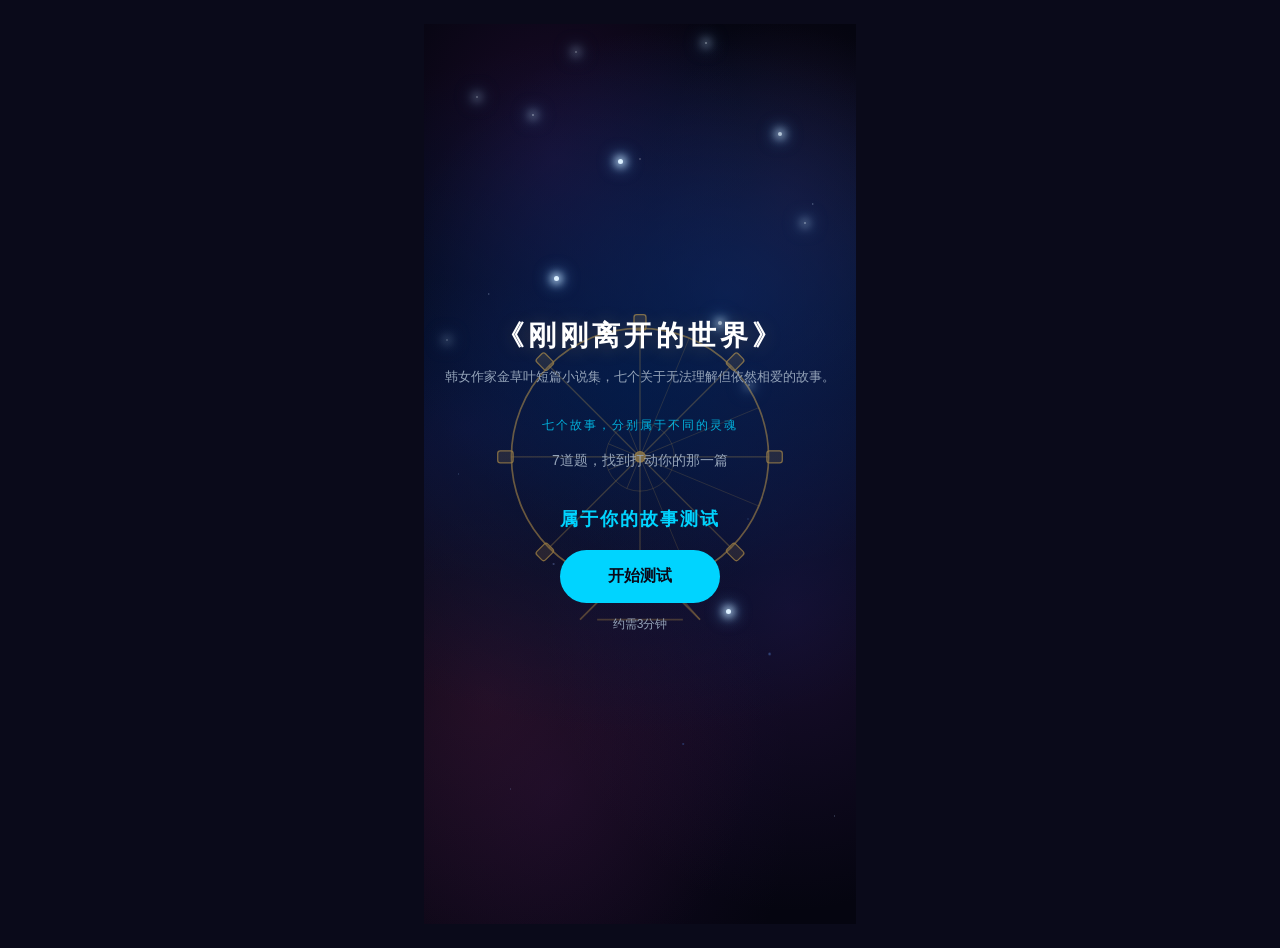
==== commit bd085564: "摩天轮加内圈、短辐条、加强结构，细节更丰富" ====
--- a/index.html
+++ b/index.html
@@ -15,7 +15,7 @@
       <div class="cover-content">
         <div class="cover-glow"></div>
         <div class="cover-nebula"></div>
-        <svg class="cover-ferris" viewBox="-170 -170 340 400" xmlns="http://www.w3.org/2000/svg">
+        <svg class="cover-ferris" viewBox="-170 -190 340 420" xmlns="http://www.w3.org/2000/svg">
           <defs>
             <style>
               .fw-a { animation: fwSpin 30s linear infinite; transform-origin: 0 0; }
@@ -23,33 +23,42 @@
             </style>
           </defs>
           <!-- 底座 -->
-          <line x1="-60" y1="180" x2="0" y2="120" stroke="rgba(255,200,80,0.5)" stroke-width="2"/>
-          <line x1="60" y1="180" x2="0" y2="120" stroke="rgba(255,200,80,0.5)" stroke-width="2"/>
-          <line x1="-40" y1="180" x2="40" y2="180" stroke="rgba(255,200,80,0.4)" stroke-width="2"/>
+          <line x1="-70" y1="190" x2="0" y2="120" stroke="rgba(255,200,80,0.5)" stroke-width="2"/>
+          <line x1="70" y1="190" x2="0" y2="120" stroke="rgba(255,200,80,0.5)" stroke-width="2"/>
+          <line x1="-50" y1="190" x2="50" y2="190" stroke="rgba(255,200,80,0.4)" stroke-width="2"/>
+          <line x1="40" y1="155" x2="70" y2="190" stroke="rgba(255,200,80,0.35)" stroke-width="1.5"/>
           <!-- 旋转轮 -->
           <g class="fw-a">
             <!-- 外圈 -->
             <circle cx="0" cy="0" r="150" fill="none" stroke="rgba(255,200,80,0.7)" stroke-width="2"/>
+            <!-- 内圈 -->
+            <circle cx="0" cy="0" r="40" fill="none" stroke="rgba(255,200,80,0.3)" stroke-width="1"/>
             <!-- 中心轴 -->
-            <circle cx="0" cy="0" r="8" fill="rgba(255,200,80,0.6)" stroke="rgba(255,200,80,0.9)" stroke-width="1.5"/>
-            <!-- 8根辐条 -->
-            <line x1="0" y1="-8" x2="0" y2="-150" stroke="rgba(255,200,80,0.4)" stroke-width="1.5"/>
-            <line x1="0" y1="-8" x2="0" y2="-150" stroke="rgba(255,200,80,0.4)" stroke-width="1.5" transform="rotate(45)"/>
-            <line x1="0" y1="-8" x2="0" y2="-150" stroke="rgba(255,200,80,0.4)" stroke-width="1.5" transform="rotate(90)"/>
-            <line x1="0" y1="-8" x2="0" y2="-150" stroke="rgba(255,200,80,0.4)" stroke-width="1.5" transform="rotate(135)"/>
-            <line x1="0" y1="-8" x2="0" y2="-150" stroke="rgba(255,200,80,0.4)" stroke-width="1.5" transform="rotate(180)"/>
-            <line x1="0" y1="-8" x2="0" y2="-150" stroke="rgba(255,200,80,0.4)" stroke-width="1.5" transform="rotate(225)"/>
-            <line x1="0" y1="-8" x2="0" y2="-150" stroke="rgba(255,200,80,0.4)" stroke-width="1.5" transform="rotate(270)"/>
-            <line x1="0" y1="-8" x2="0" y2="-150" stroke="rgba(255,200,80,0.4)" stroke-width="1.5" transform="rotate(315)"/>
-            <!-- 8个吊舱（顶端右左上右下左下） -->
-            <rect x="-7" y="-164" width="14" height="18" rx="4" fill="rgba(255,200,80,0.25)" stroke="rgba(255,200,80,0.8)" stroke-width="1.5"/>
-            <rect x="-7" y="-164" width="14" height="18" rx="4" fill="rgba(255,200,80,0.25)" stroke="rgba(255,200,80,0.8)" stroke-width="1.5" transform="rotate(45)"/>
-            <rect x="-7" y="-164" width="14" height="18" rx="4" fill="rgba(255,200,80,0.25)" stroke="rgba(255,200,80,0.8)" stroke-width="1.5" transform="rotate(90)"/>
-            <rect x="-7" y="-164" width="14" height="18" rx="4" fill="rgba(255,200,80,0.25)" stroke="rgba(255,200,80,0.8)" stroke-width="1.5" transform="rotate(135)"/>
-            <rect x="-7" y="-164" width="14" height="18" rx="4" fill="rgba(255,200,80,0.25)" stroke="rgba(255,200,80,0.8)" stroke-width="1.5" transform="rotate(180)"/>
-            <rect x="-7" y="-164" width="14" height="18" rx="4" fill="rgba(255,200,80,0.25)" stroke="rgba(255,200,80,0.8)" stroke-width="1.5" transform="rotate(225)"/>
-            <rect x="-7" y="-164" width="14" height="18" rx="4" fill="rgba(255,200,80,0.25)" stroke="rgba(255,200,80,0.8)" stroke-width="1.5" transform="rotate(270)"/>
-            <rect x="-7" y="-164" width="14" height="18" rx="4" fill="rgba(255,200,80,0.25)" stroke="rgba(255,200,80,0.8)" stroke-width="1.5" transform="rotate(315)"/>
+            <circle cx="0" cy="0" r="6" fill="rgba(255,200,80,0.8)" stroke="rgba(255,200,80,1)" stroke-width="1.5"/>
+            <!-- 长辐条（穿过中心）8根 -->
+            <line x1="0" y1="-150" x2="0" y2="150" stroke="rgba(255,200,80,0.4)" stroke-width="1.5"/>
+            <line x1="0" y1="-150" x2="0" y2="150" stroke="rgba(255,200,80,0.4)" stroke-width="1.5" transform="rotate(45)"/>
+            <line x1="0" y1="-150" x2="0" y2="150" stroke="rgba(255,200,80,0.4)" stroke-width="1.5" transform="rotate(90)"/>
+            <line x1="0" y1="-150" x2="0" y2="150" stroke="rgba(255,200,80,0.4)" stroke-width="1.5" transform="rotate(135)"/>
+            <!-- 短辐条（仅内圈到外圈）4根 -->
+            <line x1="0" y1="-40" x2="0" y2="-150" stroke="rgba(255,200,80,0.25)" stroke-width="1" transform="rotate(22.5)"/>
+            <line x1="0" y1="-40" x2="0" y2="-150" stroke="rgba(255,200,80,0.25)" stroke-width="1" transform="rotate(67.5)"/>
+            <line x1="0" y1="-40" x2="0" y2="-150" stroke="rgba(255,200,80,0.25)" stroke-width="1" transform="rotate(112.5)"/>
+            <line x1="0" y1="-40" x2="0" y2="-150" stroke="rgba(255,200,80,0.25)" stroke-width="1" transform="rotate(157.5)"/>
+            <!-- 内圈加强环 -->
+            <line x1="0" y1="-40" x2="0" y2="40" stroke="rgba(255,200,80,0.3)" stroke-width="1" transform="rotate(22.5)"/>
+            <line x1="0" y1="-40" x2="0" y2="40" stroke="rgba(255,200,80,0.3)" stroke-width="1" transform="rotate(67.5)"/>
+            <line x1="0" y1="-40" x2="0" y2="40" stroke="rgba(255,200,80,0.3)" stroke-width="1" transform="rotate(112.5)"/>
+            <line x1="0" y1="-40" x2="0" y2="40" stroke="rgba(255,200,80,0.3)" stroke-width="1" transform="rotate(157.5)"/>
+            <!-- 8个吊舱 -->
+            <rect x="-7" y="-166" width="14" height="18" rx="3" fill="rgba(255,200,80,0.2)" stroke="rgba(255,200,80,0.85)" stroke-width="1.5"/>
+            <rect x="-7" y="-166" width="14" height="18" rx="3" fill="rgba(255,200,80,0.2)" stroke="rgba(255,200,80,0.85)" stroke-width="1.5" transform="rotate(45)"/>
+            <rect x="-7" y="-166" width="14" height="18" rx="3" fill="rgba(255,200,80,0.2)" stroke="rgba(255,200,80,0.85)" stroke-width="1.5" transform="rotate(90)"/>
+            <rect x="-7" y="-166" width="14" height="18" rx="3" fill="rgba(255,200,80,0.2)" stroke="rgba(255,200,80,0.85)" stroke-width="1.5" transform="rotate(135)"/>
+            <rect x="-7" y="-166" width="14" height="18" rx="3" fill="rgba(255,200,80,0.2)" stroke="rgba(255,200,80,0.85)" stroke-width="1.5" transform="rotate(180)"/>
+            <rect x="-7" y="-166" width="14" height="18" rx="3" fill="rgba(255,200,80,0.2)" stroke="rgba(255,200,80,0.85)" stroke-width="1.5" transform="rotate(225)"/>
+            <rect x="-7" y="-166" width="14" height="18" rx="3" fill="rgba(255,200,80,0.2)" stroke="rgba(255,200,80,0.85)" stroke-width="1.5" transform="rotate(270)"/>
+            <rect x="-7" y="-166" width="14" height="18" rx="3" fill="rgba(255,200,80,0.2)" stroke="rgba(255,200,80,0.85)" stroke-width="1.5" transform="rotate(315)"/>
           </g>
         </svg>
         <div class="cover-stars">
